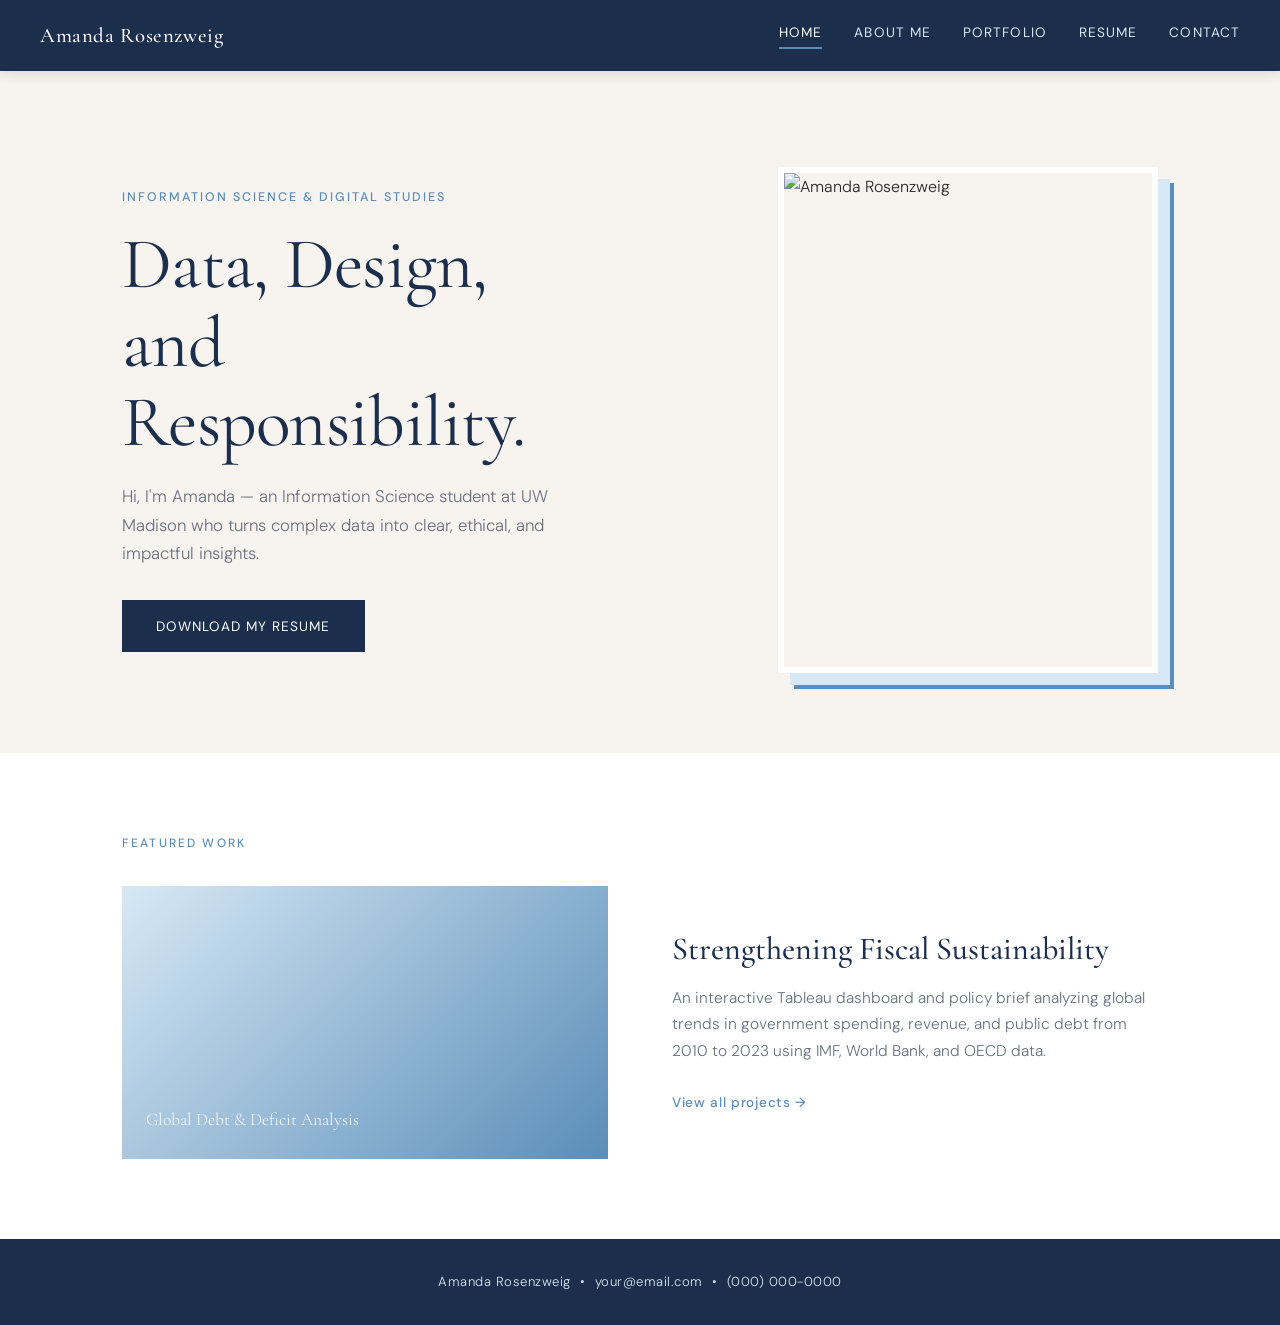
==== index.html @ 4d3afd57 "Add files via upload" ====
<!DOCTYPE html>
<html lang="en">
<head>
  <meta charset="UTF-8" />
  <meta name="viewport" content="width=device-width, initial-scale=1.0"/>
  <title>Amanda Rosenzweig | Portfolio</title>
  <link rel="stylesheet" href="style.css" />
  <link href="https://fonts.googleapis.com/css2?family=Cormorant+Garamond:wght@300;400;500;600&family=DM+Sans:wght@300;400;500&display=swap" rel="stylesheet"/>
</head>
<body>

  <!-- ===== NAVIGATION ===== -->
  <header>
    <div class="nav-name">Amanda Rosenzweig</div>
    <nav>
      <a href="index.html" class="active">Home</a>
      <a href="about.html">About Me</a>
      <a href="portfolio.html">Portfolio</a>
      <a href="resume.html">Resume</a>
      <a href="contact.html">Contact</a>
    </nav>
  </header>

  <!-- ===== HERO ===== -->
  <main>
    <section class="hero">
      <div class="hero-text">
        <p class="hero-eyebrow">Information Science &amp; Digital Studies</p>
        <h1>Data, Design,<br/>and Responsibility.</h1>
        <p class="hero-sub">Hi, I'm Amanda — an Information Science student at UW Madison who turns complex data into clear, ethical, and impactful insights.</p>
        <a href="resume.pdf" class="btn" download>Download My Resume</a>
      </div>
      <div class="hero-image">
        <div class="headshot-frame">
          <img src="headshot.jpg" alt="Amanda Rosenzweig" />
        </div>
      </div>
    </section>

    <!-- ===== FEATURED PROJECT ===== -->
    <section class="featured">
      <p class="section-label">Featured Work</p>
      <div class="project-preview">
        <div class="project-preview-img">
          <div class="project-img-placeholder">
            <span>Global Debt &amp; Deficit Analysis</span>
          </div>
        </div>
        <div class="project-preview-text">
          <h2>Strengthening Fiscal Sustainability</h2>
          <p>An interactive Tableau dashboard and policy brief analyzing global trends in government spending, revenue, and public debt from 2010 to 2023 using IMF, World Bank, and OECD data.</p>
          <a href="portfolio.html" class="link-arrow">View all projects &rarr;</a>
        </div>
      </div>
    </section>
  </main>

  <!-- ===== FOOTER ===== -->
  <footer>
    <p>Amanda Rosenzweig &nbsp;&bull;&nbsp; <a href="mailto:your@email.com">your@email.com</a> &nbsp;&bull;&nbsp; <a href="tel:+10000000000">(000) 000-0000</a></p>
  </footer>

</body>
</html>
---- style.css ----
/* ===========================
   CSS VARIABLES
   =========================== */
:root {
  --navy:   #1b2e4b;
  --blue:   #5b8db8;
  --light-blue: #d6e8f5;
  --white:  #ffffff;
  --cream:  #f7f3ee;
  --text:   #2a2a2a;
  --text-muted: #6b7280;
  --border: #dde6ef;

  --font-display: 'Cormorant Garamond', Georgia, serif;
  --font-body:    'DM Sans', sans-serif;

  --max-width: 1100px;
  --section-pad: 5rem 2rem;
}

/* ===========================
   RESET & BASE
   =========================== */
*, *::before, *::after {
  box-sizing: border-box;
  margin: 0;
  padding: 0;
}

html {
  scroll-behavior: smooth;
}

body {
  font-family: var(--font-body);
  color: var(--text);
  background-color: var(--cream);
  line-height: 1.7;
  font-size: 1rem;
  font-weight: 300;
}

img {
  max-width: 100%;
  display: block;
}

a {
  color: inherit;
  text-decoration: none;
}

/* ===========================
   HEADER & NAV
   =========================== */
header {
  position: sticky;
  top: 0;
  z-index: 100;
  background-color: var(--navy);
  display: flex;
  align-items: center;
  justify-content: space-between;
  padding: 1.1rem 2.5rem;
  box-shadow: 0 2px 12px rgba(27, 46, 75, 0.15);
}

.nav-name {
  font-family: var(--font-display);
  font-size: 1.3rem;
  font-weight: 500;
  color: var(--white);
  letter-spacing: 0.03em;
}

nav {
  display: flex;
  gap: 2rem;
}

nav a {
  font-family: var(--font-body);
  font-size: 0.85rem;
  font-weight: 400;
  color: var(--light-blue);
  letter-spacing: 0.08em;
  text-transform: uppercase;
  padding-bottom: 3px;
  border-bottom: 2px solid transparent;
  transition: color 0.2s, border-color 0.2s;
}

nav a:hover {
  color: var(--white);
}

nav a.active {
  color: var(--white);
  border-bottom-color: var(--blue);
}

/* ===========================
   BUTTONS
   =========================== */
.btn {
  display: inline-block;
  background-color: var(--navy);
  color: var(--white);
  font-family: var(--font-body);
  font-size: 0.85rem;
  font-weight: 400;
  letter-spacing: 0.08em;
  text-transform: uppercase;
  padding: 0.8rem 2rem;
  border: 2px solid var(--navy);
  transition: background-color 0.2s, color 0.2s;
}

.btn:hover {
  background-color: transparent;
  color: var(--navy);
}

.btn-outline {
  display: inline-block;
  background-color: transparent;
  color: var(--navy);
  font-family: var(--font-body);
  font-size: 0.85rem;
  font-weight: 400;
  letter-spacing: 0.08em;
  text-transform: uppercase;
  padding: 0.65rem 1.5rem;
  border: 1.5px solid var(--navy);
  transition: background-color 0.2s, color 0.2s;
}

.btn-outline:hover {
  background-color: var(--navy);
  color: var(--white);
}

/* ===========================
   SECTION LABELS
   =========================== */
.section-label {
  font-family: var(--font-body);
  font-size: 0.75rem;
  font-weight: 500;
  letter-spacing: 0.18em;
  text-transform: uppercase;
  color: var(--blue);
  margin-bottom: 0.75rem;
}

/* ===========================
   HEADINGS
   =========================== */
h1 {
  font-family: var(--font-display);
  font-size: clamp(2.8rem, 6vw, 4.5rem);
  font-weight: 400;
  line-height: 1.1;
  color: var(--navy);
  letter-spacing: -0.01em;
}

h2 {
  font-family: var(--font-display);
  font-size: clamp(1.5rem, 3vw, 2rem);
  font-weight: 500;
  color: var(--navy);
  line-height: 1.25;
  margin-bottom: 1rem;
}

/* ===========================
   HERO (HOME)
   =========================== */
.hero {
  max-width: var(--max-width);
  margin: 0 auto;
  padding: 6rem 2rem 5rem;
  display: grid;
  grid-template-columns: 1fr 1fr;
  gap: 4rem;
  align-items: center;
}

.hero-eyebrow {
  font-size: 0.78rem;
  font-weight: 500;
  letter-spacing: 0.16em;
  text-transform: uppercase;
  color: var(--blue);
  margin-bottom: 1rem;
}

.hero-text h1 {
  margin-bottom: 1.25rem;
}

.hero-sub {
  color: var(--text-muted);
  font-size: 1.05rem;
  max-width: 480px;
  margin-bottom: 2rem;
}

/* ===========================
   HEADSHOT
   =========================== */
.headshot-frame {
  width: 100%;
  max-width: 380px;
  aspect-ratio: 3 / 4;
  overflow: hidden;
  border: 6px solid var(--white);
  box-shadow: 12px 12px 0px var(--light-blue), 16px 16px 0px var(--blue);
  margin-left: auto;
}

.headshot-frame img {
  width: 100%;
  height: 100%;
  object-fit: cover;
}

/* Placeholder if no image yet */
.headshot-frame:not(:has(img[src])) {
  background-color: var(--light-blue);
  display: flex;
  align-items: center;
  justify-content: center;
}

/* ===========================
   FEATURED PROJECT (HOME)
   =========================== */
.featured {
  background-color: var(--white);
  padding: var(--section-pad);
}

.featured > .section-label {
  max-width: var(--max-width);
  margin: 0 auto 2rem;
  padding: 0 2rem;
  display: block;
}

.project-preview {
  max-width: var(--max-width);
  margin: 0 auto;
  padding: 0 2rem;
  display: grid;
  grid-template-columns: 1fr 1fr;
  gap: 4rem;
  align-items: center;
}

.project-img-placeholder {
  background: linear-gradient(135deg, var(--light-blue), var(--blue));
  aspect-ratio: 16 / 9;
  display: flex;
  align-items: flex-end;
  padding: 1.5rem;
}

.project-img-placeholder span {
  font-family: var(--font-display);
  font-size: 1.1rem;
  color: var(--white);
}

.project-preview-text p {
  color: var(--text-muted);
  margin-bottom: 1.5rem;
  font-size: 0.97rem;
}

.link-arrow {
  font-size: 0.85rem;
  font-weight: 500;
  letter-spacing: 0.05em;
  color: var(--blue);
  transition: color 0.2s;
}

.link-arrow:hover {
  color: var(--navy);
}

/* ===========================
   PAGE HERO (inner pages)
   =========================== */
.page-hero {
  background-color: var(--navy);
  padding: 4.5rem 2rem 3.5rem;
  text-align: center;
}

.page-hero .section-label {
  color: var(--light-blue);
}

.page-hero h1 {
  color: var(--white);
}

/* ===========================
   ABOUT PAGE
   =========================== */
.about-content {
  max-width: var(--max-width);
  margin: 0 auto;
  padding: var(--section-pad);
  display: grid;
  grid-template-columns: 1fr 1.6fr;
  gap: 5rem;
  align-items: start;
}

.about-text p {
  color: var(--text-muted);
  margin-bottom: 1.25rem;
  font-size: 1rem;
  line-height: 1.8;
}

.about-text p:last-child {
  margin-bottom: 0;
}

/* ===========================
   PORTFOLIO PAGE
   =========================== */
.projects {
  max-width: var(--max-width);
  margin: 0 auto;
  padding: var(--section-pad);
}

.project-card {
  display: grid;
  grid-template-columns: 80px 1fr;
  gap: 2.5rem;
  align-items: start;
  padding: 2.5rem 0;
}

.project-number {
  font-family: var(--font-display);
  font-size: 3.5rem;
  font-weight: 300;
  color: var(--light-blue);
  line-height: 1;
  padding-top: 0.3rem;
}

.project-body p {
  color: var(--text-muted);
  margin-bottom: 1rem;
  font-size: 0.97rem;
}

.project-links {
  display: flex;
  gap: 1rem;
  margin-top: 1.75rem;
  flex-wrap: wrap;
}

.project-divider {
  height: 1px;
  background-color: var(--border);
}

/* ===========================
   RESUME PAGE
   =========================== */
.resume-embed {
  max-width: 900px;
  margin: 0 auto;
  padding: var(--section-pad);
}

.resume-embed iframe {
  width: 100%;
  height: 80vh;
  border: 1px solid var(--border);
  display: block;
}

.resume-fallback {
  font-size: 0.85rem;
  color: var(--text-muted);
  margin-top: 1rem;
  text-align: center;
}

.resume-fallback a {
  color: var(--blue);
  text-decoration: underline;
}

/* ===========================
   CONTACT PAGE
   =========================== */
.contact-content {
  max-width: 600px;
  margin: 0 auto;
  padding: var(--section-pad);
  text-align: center;
}

.contact-intro {
  color: var(--text-muted);
  font-size: 1.05rem;
  margin-bottom: 3rem;
}

.contact-links {
  display: flex;
  flex-direction: column;
  gap: 1.5rem;
}

.contact-item {
  display: flex;
  flex-direction: column;
  align-items: center;
  gap: 0.25rem;
  padding: 1.75rem;
  background-color: var(--white);
  border: 1px solid var(--border);
  transition: box-shadow 0.2s, border-color 0.2s;
}

.contact-item:hover {
  border-color: var(--blue);
  box-shadow: 0 4px 16px rgba(91, 141, 184, 0.15);
}

.contact-label {
  font-size: 0.72rem;
  font-weight: 500;
  letter-spacing: 0.15em;
  text-transform: uppercase;
  color: var(--blue);
}

.contact-value {
  font-family: var(--font-display);
  font-size: 1.4rem;
  color: var(--navy);
}

/* ===========================
   FOOTER
   =========================== */
footer {
  background-color: var(--navy);
  text-align: center;
  padding: 2rem;
  font-size: 0.82rem;
  color: var(--light-blue);
  letter-spacing: 0.04em;
}

footer a {
  color: var(--light-blue);
  transition: color 0.2s;
}

footer a:hover {
  color: var(--white);
}

/* ===========================
   RESPONSIVE
   =========================== */
@media (max-width: 768px) {
  header {
    flex-direction: column;
    gap: 1rem;
    padding: 1rem 1.5rem;
  }

  nav {
    gap: 1.25rem;
    flex-wrap: wrap;
    justify-content: center;
  }

  .hero,
  .project-preview,
  .about-content {
    grid-template-columns: 1fr;
    gap: 2.5rem;
    padding: 3rem 1.5rem;
  }

  .headshot-frame {
    max-width: 260px;
    margin: 0 auto;
  }

  .hero-text h1 {
    font-size: 2.5rem;
  }

  .project-card {
    grid-template-columns: 1fr;
    gap: 0.75rem;
  }

  .project-number {
    font-size: 2rem;
  }

  .resume-embed iframe {
    height: 60vh;
  }
}
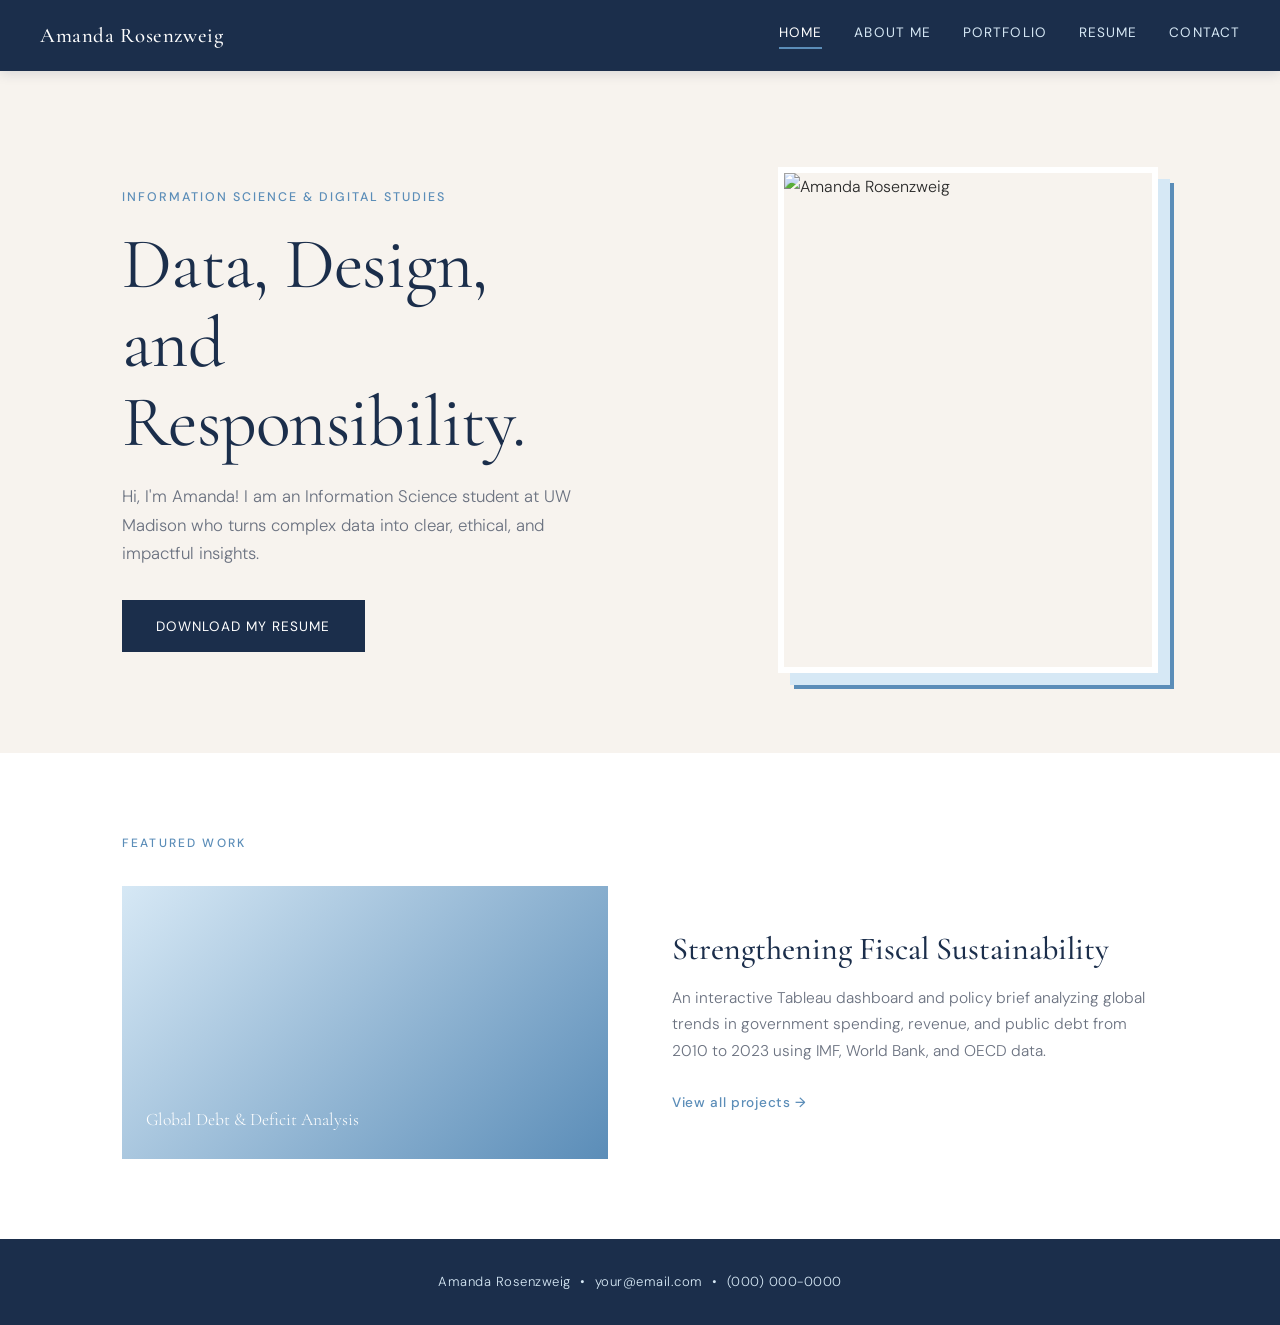
==== commit c34fe22a: "Update index.html" ====
--- a/index.html
+++ b/index.html
@@ -27,7 +27,7 @@
       <div class="hero-text">
         <p class="hero-eyebrow">Information Science &amp; Digital Studies</p>
         <h1>Data, Design,<br/>and Responsibility.</h1>
-        <p class="hero-sub">Hi, I'm Amanda — an Information Science student at UW Madison who turns complex data into clear, ethical, and impactful insights.</p>
+        <p class="hero-sub">Hi, I'm Amanda! I am an Information Science student at UW Madison who turns complex data into clear, ethical, and impactful insights.</p>
         <a href="resume.pdf" class="btn" download>Download My Resume</a>
       </div>
       <div class="hero-image">
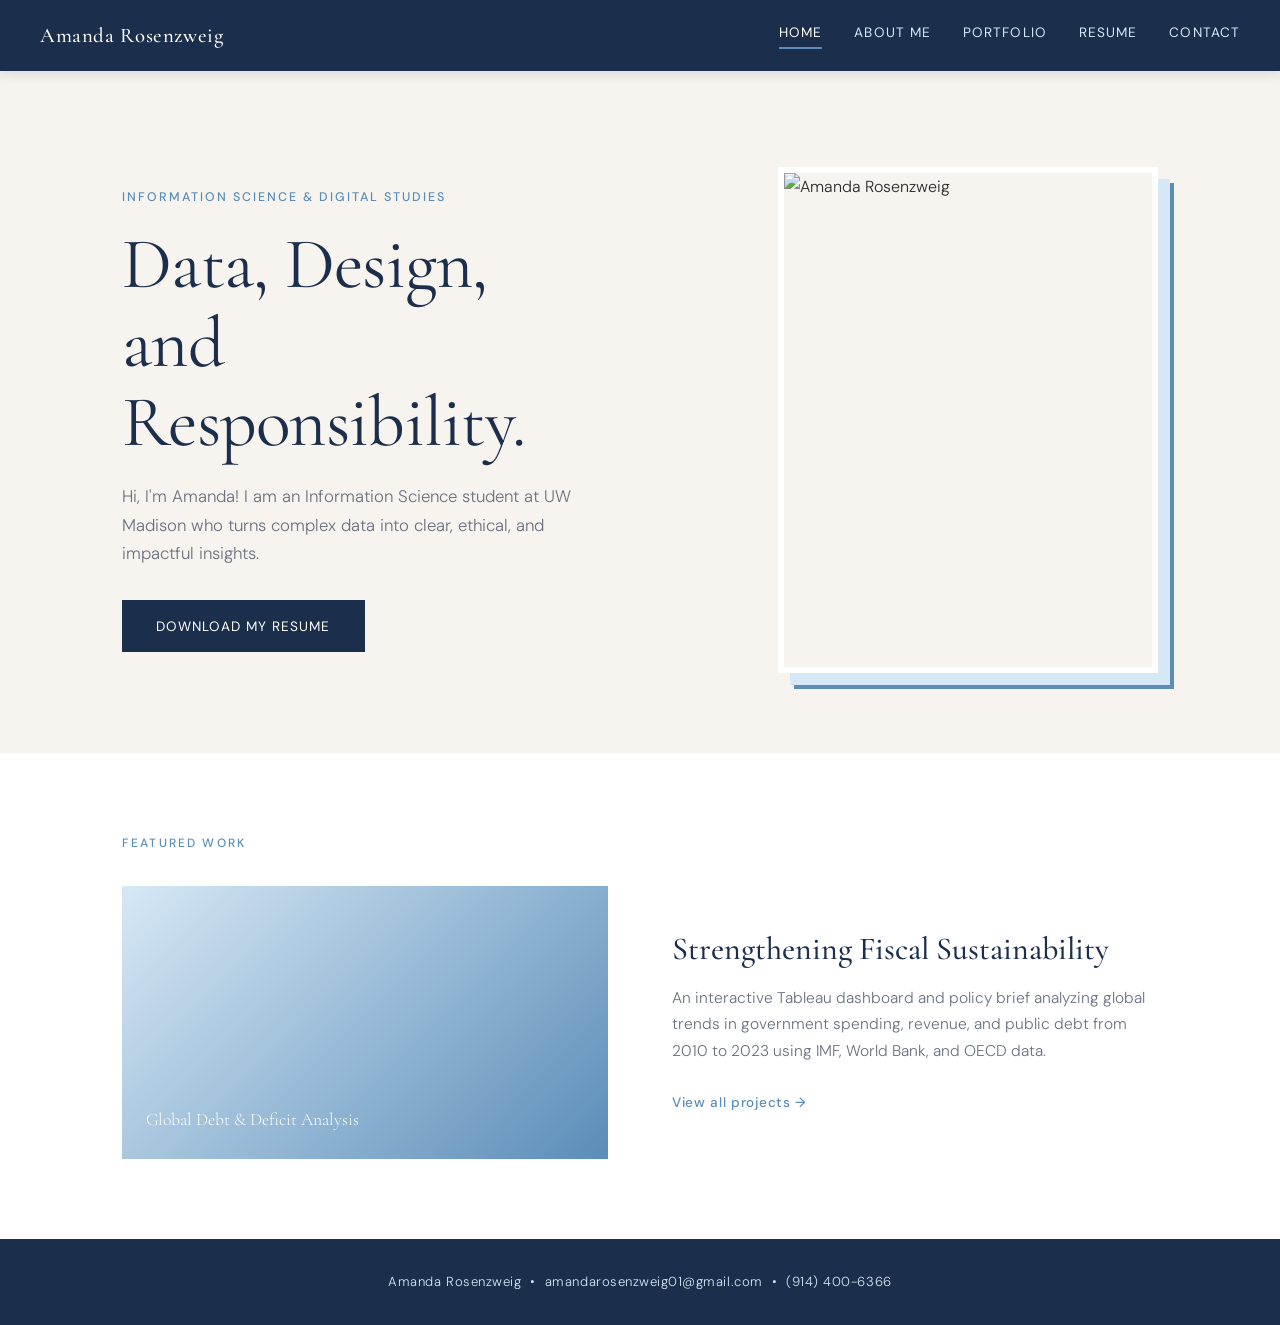
==== commit ecd8e4bd: "Update index.html" ====
--- a/index.html
+++ b/index.html
@@ -57,7 +57,7 @@
 
   <!-- ===== FOOTER ===== -->
   <footer>
-    <p>Amanda Rosenzweig &nbsp;&bull;&nbsp; <a href="mailto:your@email.com">your@email.com</a> &nbsp;&bull;&nbsp; <a href="tel:+10000000000">(000) 000-0000</a></p>
+    <p>Amanda Rosenzweig &nbsp;&bull;&nbsp; <a href="mailto:your@email.com">amandarosenzweig01@gmail.com</a> &nbsp;&bull;&nbsp; <a href="tel:+10000000000">(914) 400-6366</a></p>
   </footer>
 
 </body>
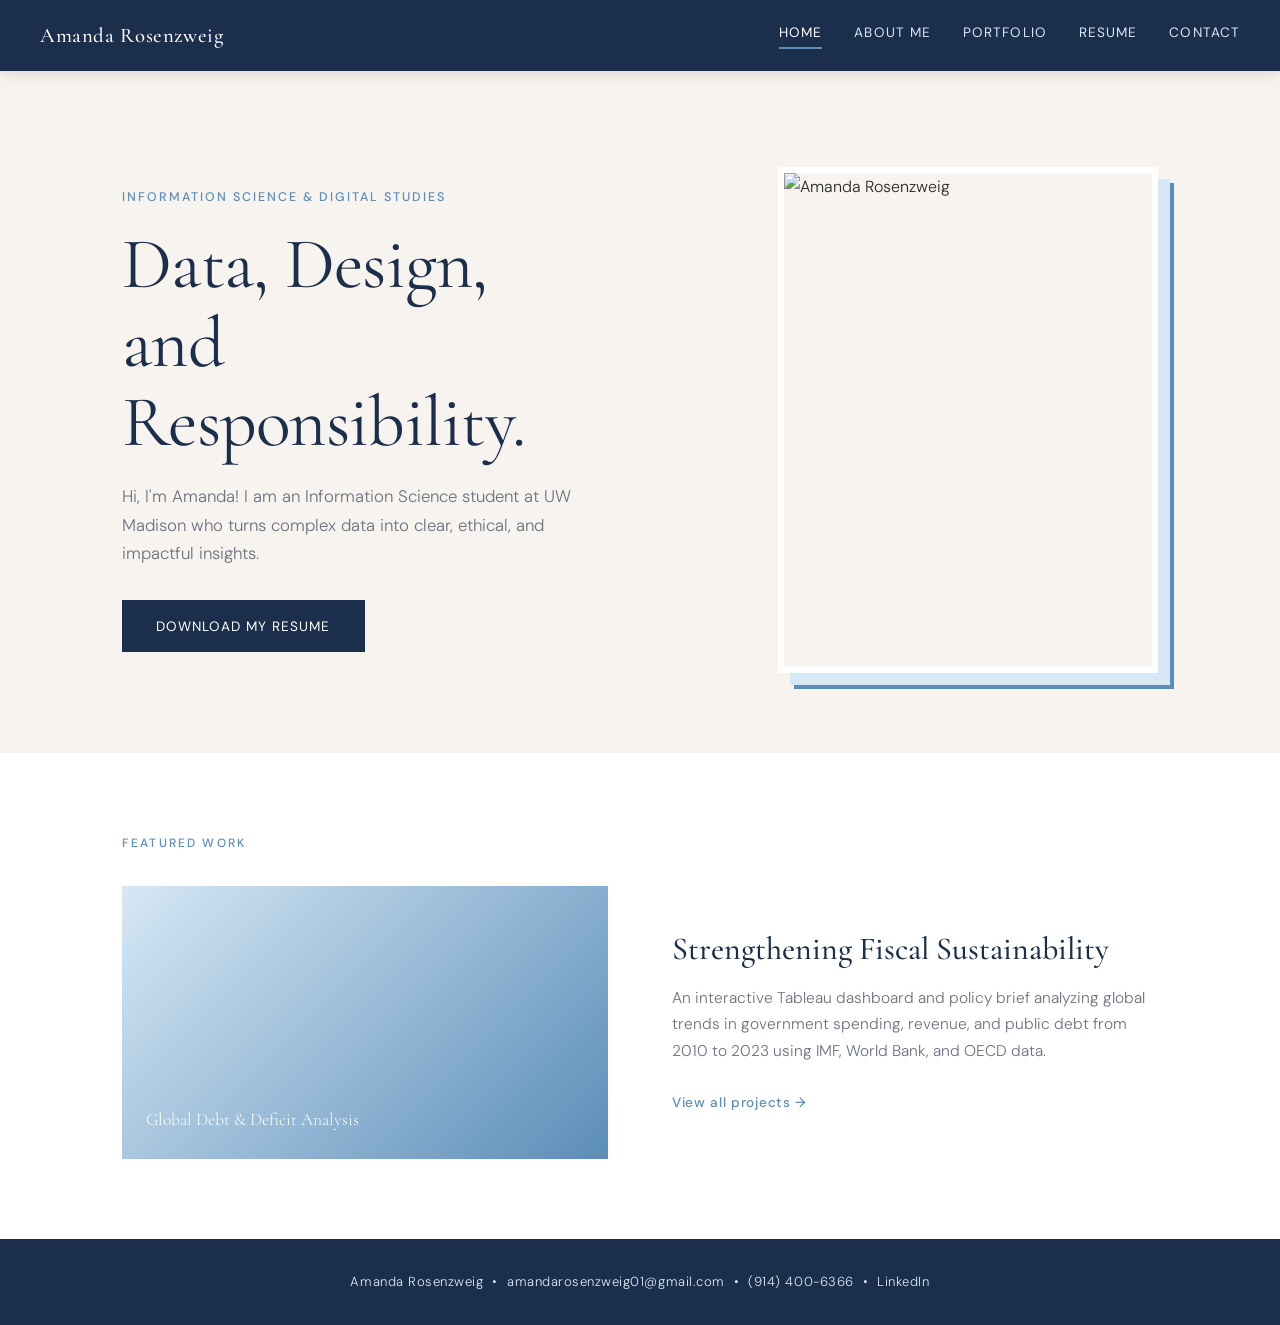
==== commit 5f73323e: "Update index.html" ====
--- a/index.html
+++ b/index.html
@@ -57,7 +57,7 @@
 
   <!-- ===== FOOTER ===== -->
   <footer>
-    <p>Amanda Rosenzweig &nbsp;&bull;&nbsp; <a href="mailto:your@email.com">amandarosenzweig01@gmail.com</a> &nbsp;&bull;&nbsp; <a href="tel:+10000000000">(914) 400-6366</a></p>
+    <p>Amanda Rosenzweig &nbsp;&bull;&nbsp; <a href="mailto:your@email.com">amandarosenzweig01@gmail.com</a> &nbsp;&bull;&nbsp; <a href="tel:+10000000000">(914) 400-6366</a> &nbsp;&bull;&nbsp; <a href="https://www.linkedin.com/in/amanda-rosenzweig-5146782b7/" target="_blank" rel="noopener">LinkedIn</a></p>
   </footer>
 
 </body>
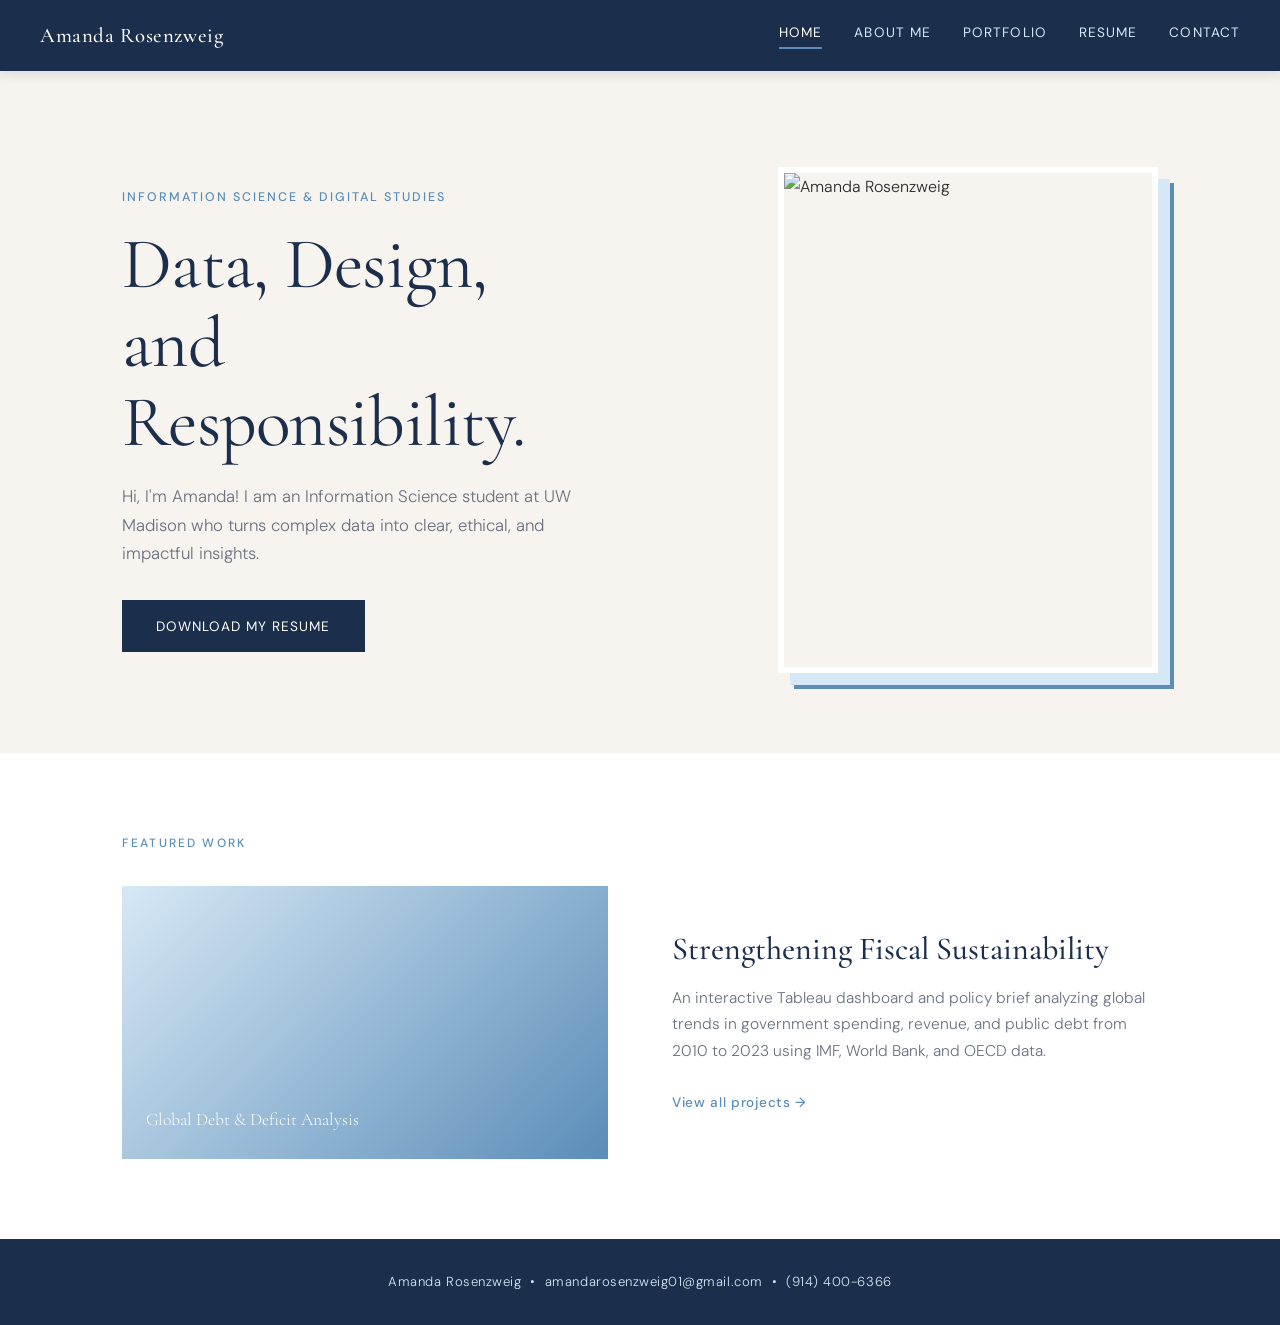
==== commit 4fbf5234: "Update index.html" ====
--- a/index.html
+++ b/index.html
@@ -57,7 +57,7 @@
 
   <!-- ===== FOOTER ===== -->
   <footer>
-    <p>Amanda Rosenzweig &nbsp;&bull;&nbsp; <a href="mailto:your@email.com">amandarosenzweig01@gmail.com</a> &nbsp;&bull;&nbsp; <a href="tel:+10000000000">(914) 400-6366</a> &nbsp;&bull;&nbsp; <a href="https://www.linkedin.com/in/amanda-rosenzweig-5146782b7/" target="_blank" rel="noopener">LinkedIn</a></p>
+    <p>Amanda Rosenzweig &nbsp;&bull;&nbsp; <a href="mailto:your@email.com">amandarosenzweig01@gmail.com</a> &nbsp;&bull;&nbsp; <a href="tel:+10000000000">(914) 400-6366</a></p>
   </footer>
 
 </body>
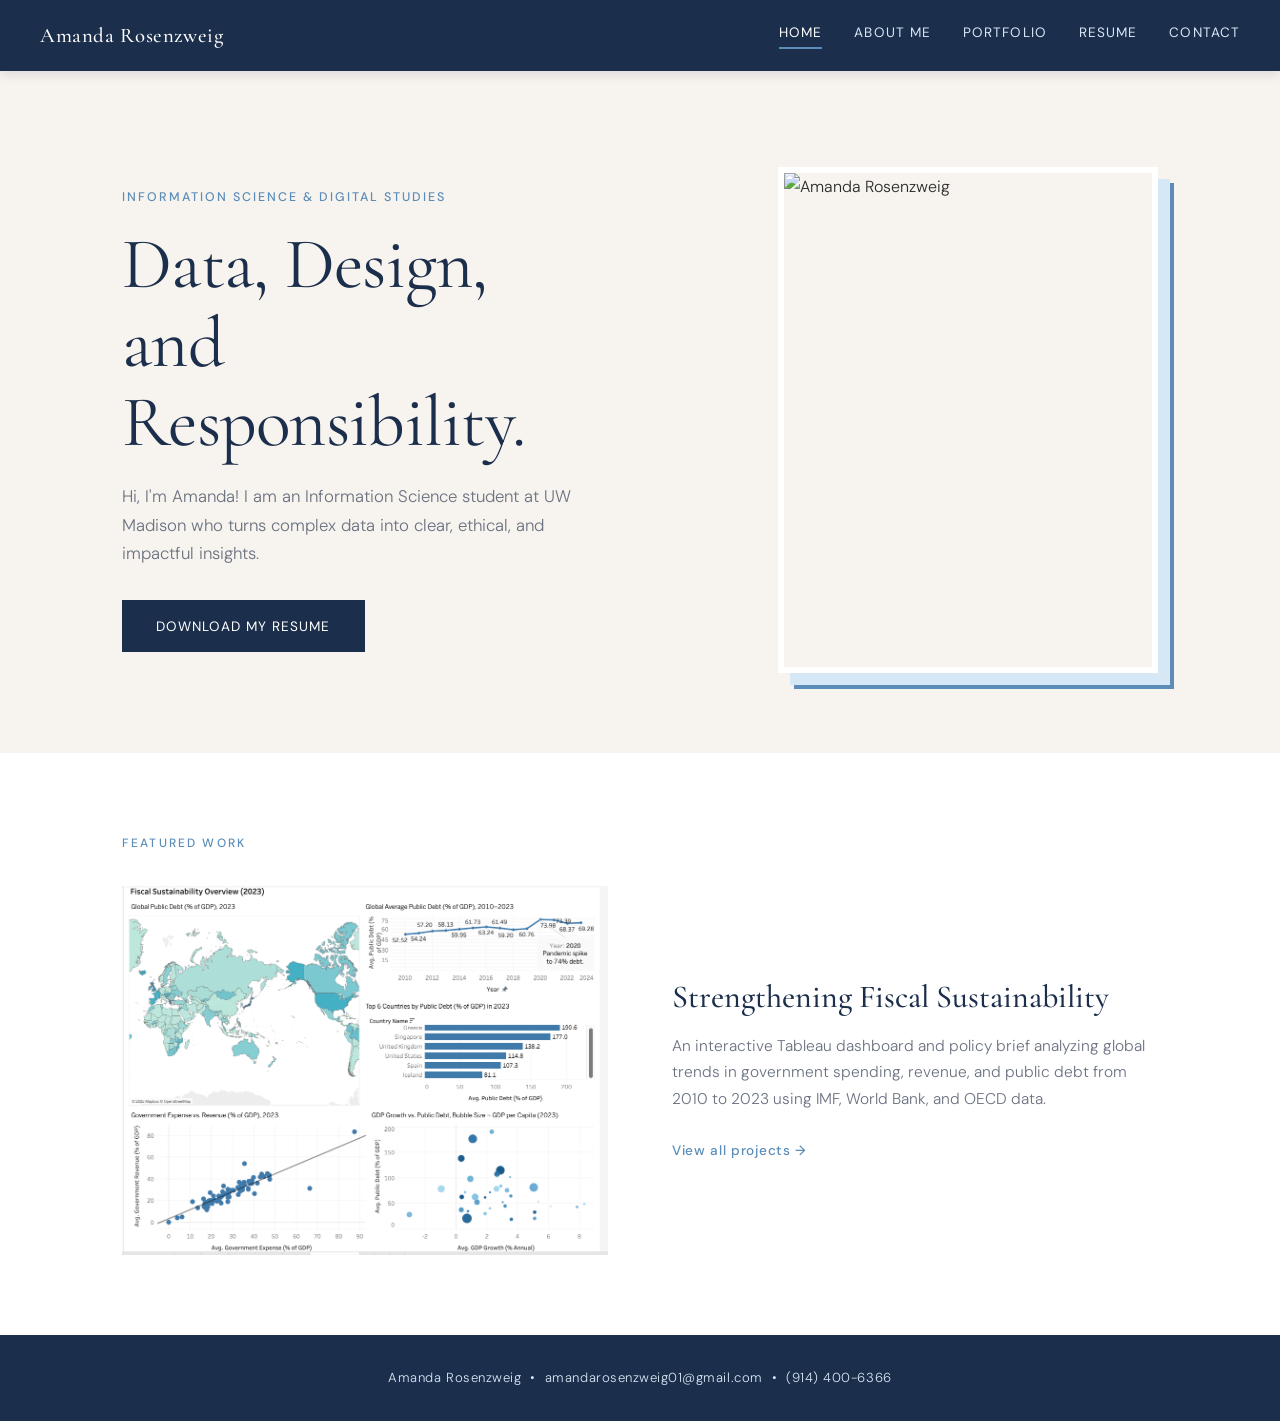
==== commit c085b591: "Update index.html" ====
--- a/index.html
+++ b/index.html
@@ -42,9 +42,7 @@
       <p class="section-label">Featured Work</p>
       <div class="project-preview">
         <div class="project-preview-img">
-          <div class="project-img-placeholder">
-            <span>Global Debt &amp; Deficit Analysis</span>
-          </div>
+          <img src="Dashboard.png" alt="Fiscal Sustainability Overview Dashboard" />
         </div>
         <div class="project-preview-text">
           <h2>Strengthening Fiscal Sustainability</h2>
--- a/style.css
+++ b/style.css
@@ -353,7 +353,7 @@
   font-family: var(--font-display);
   font-size: 3.5rem;
   font-weight: 300;
-  color: var(--light-blue);
+  color: #2e4f73;
   line-height: 1;
   padding-top: 0.3rem;
 }
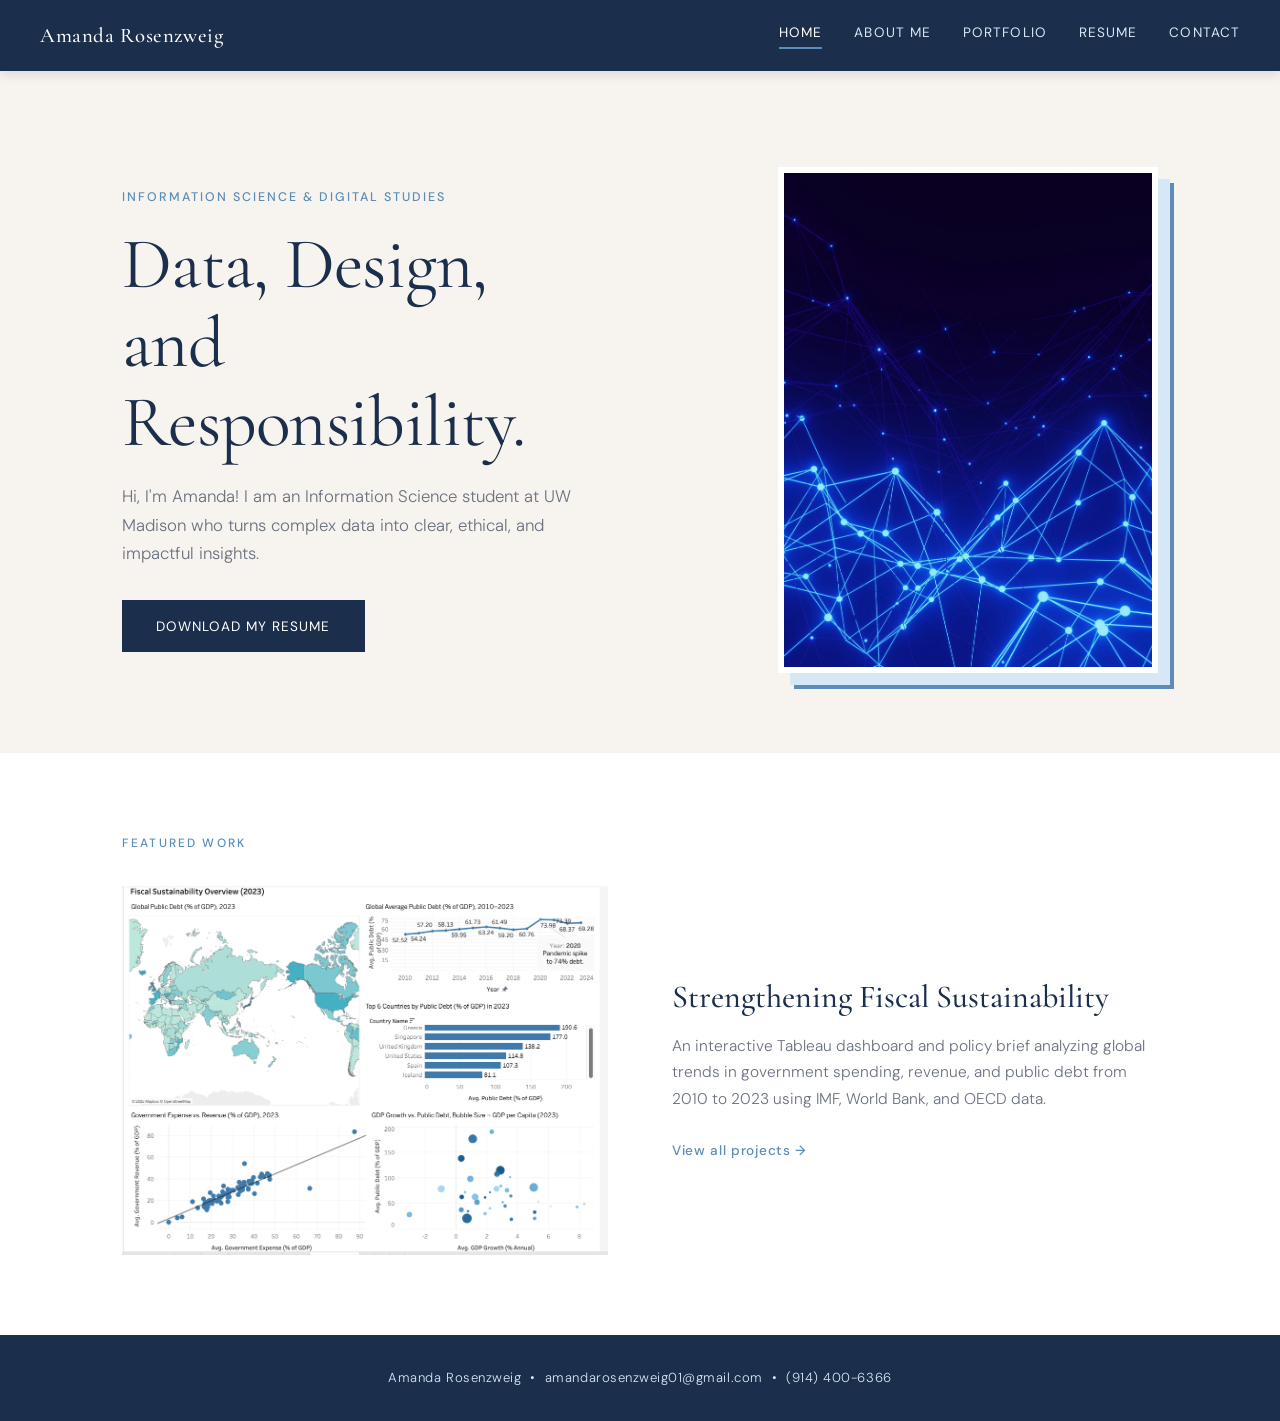
==== commit a795b407: "Update index.html" ====
--- a/index.html
+++ b/index.html
@@ -28,11 +28,11 @@
         <p class="hero-eyebrow">Information Science &amp; Digital Studies</p>
         <h1>Data, Design,<br/>and Responsibility.</h1>
         <p class="hero-sub">Hi, I'm Amanda! I am an Information Science student at UW Madison who turns complex data into clear, ethical, and impactful insights.</p>
-        <a href="resume.pdf" class="btn" download>Download My Resume</a>
+        <a href="Resume.pdf" class="btn" download>Download My Resume</a>
       </div>
       <div class="hero-image">
         <div class="headshot-frame">
-          <img src="headshot.jpg" alt="Amanda Rosenzweig" />
+          <img src="Front.jpg" alt="Amanda Rosenzweig" />
         </div>
       </div>
     </section>
